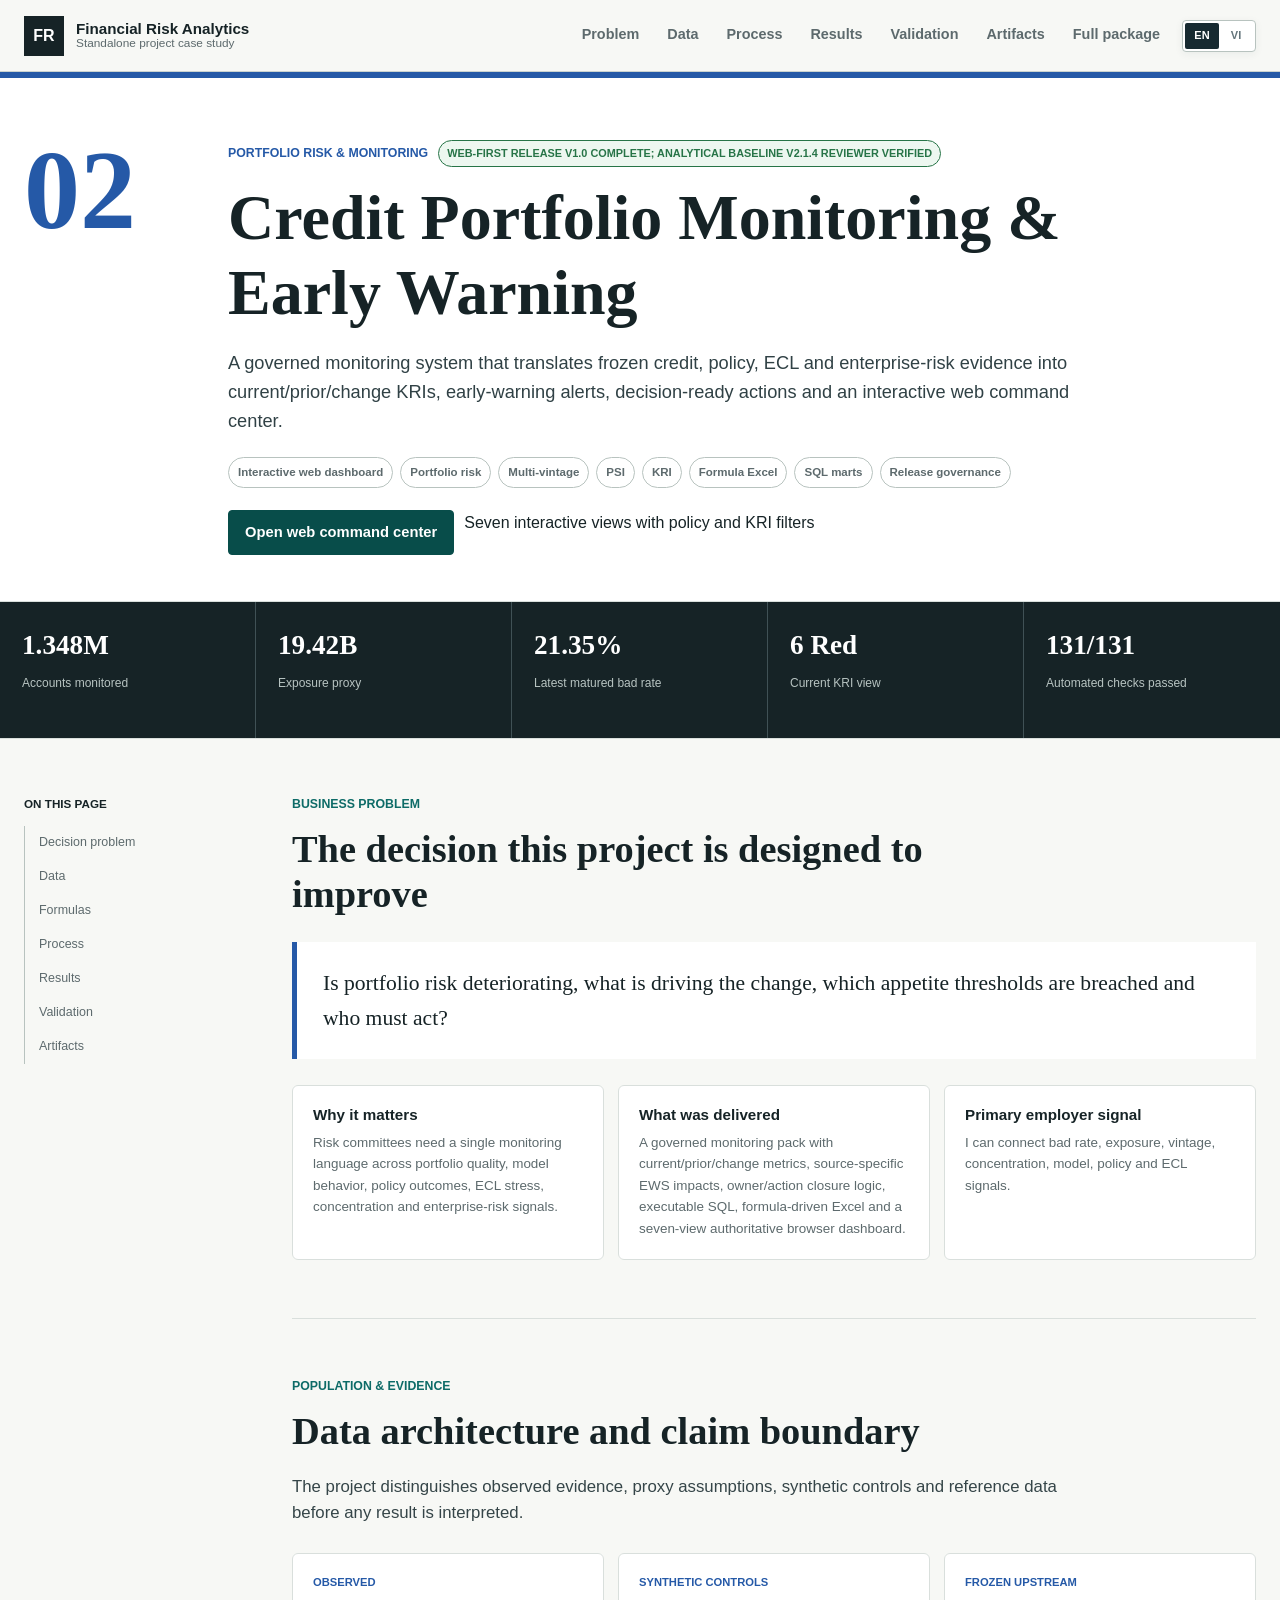
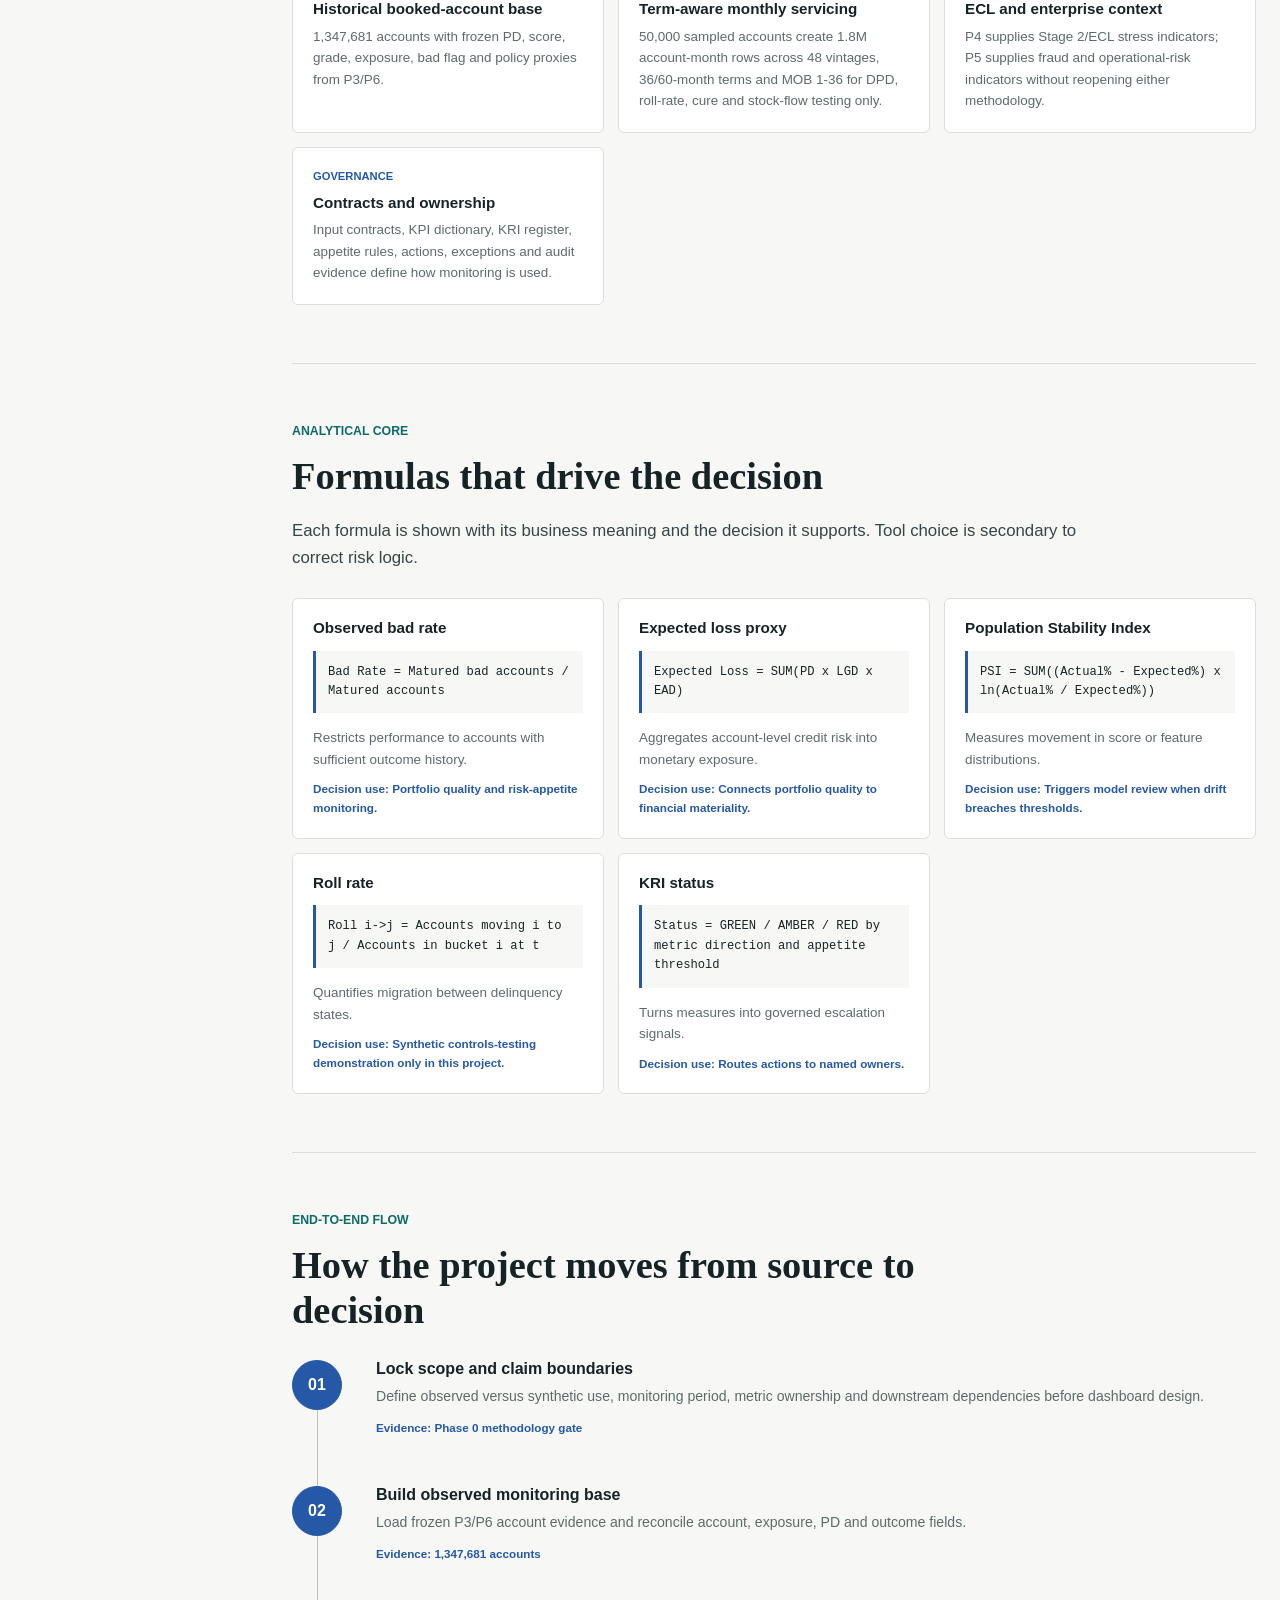
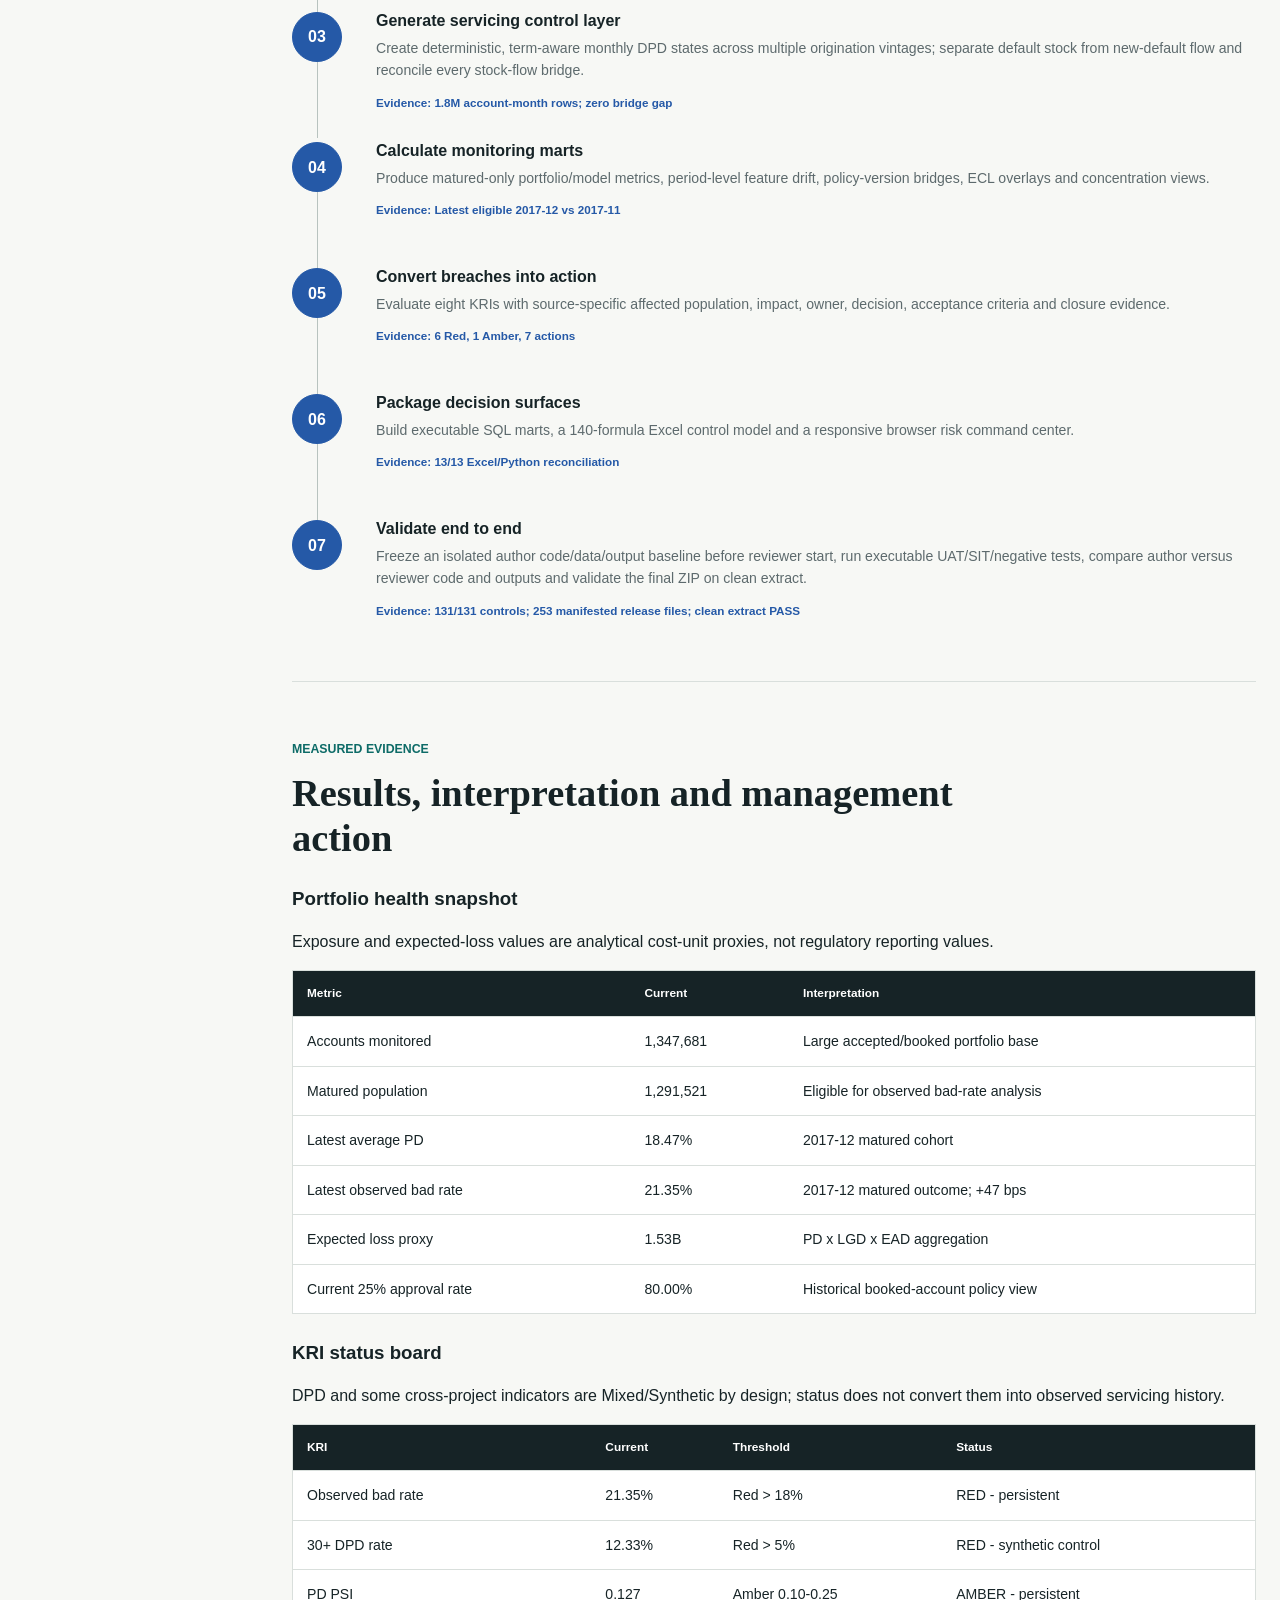
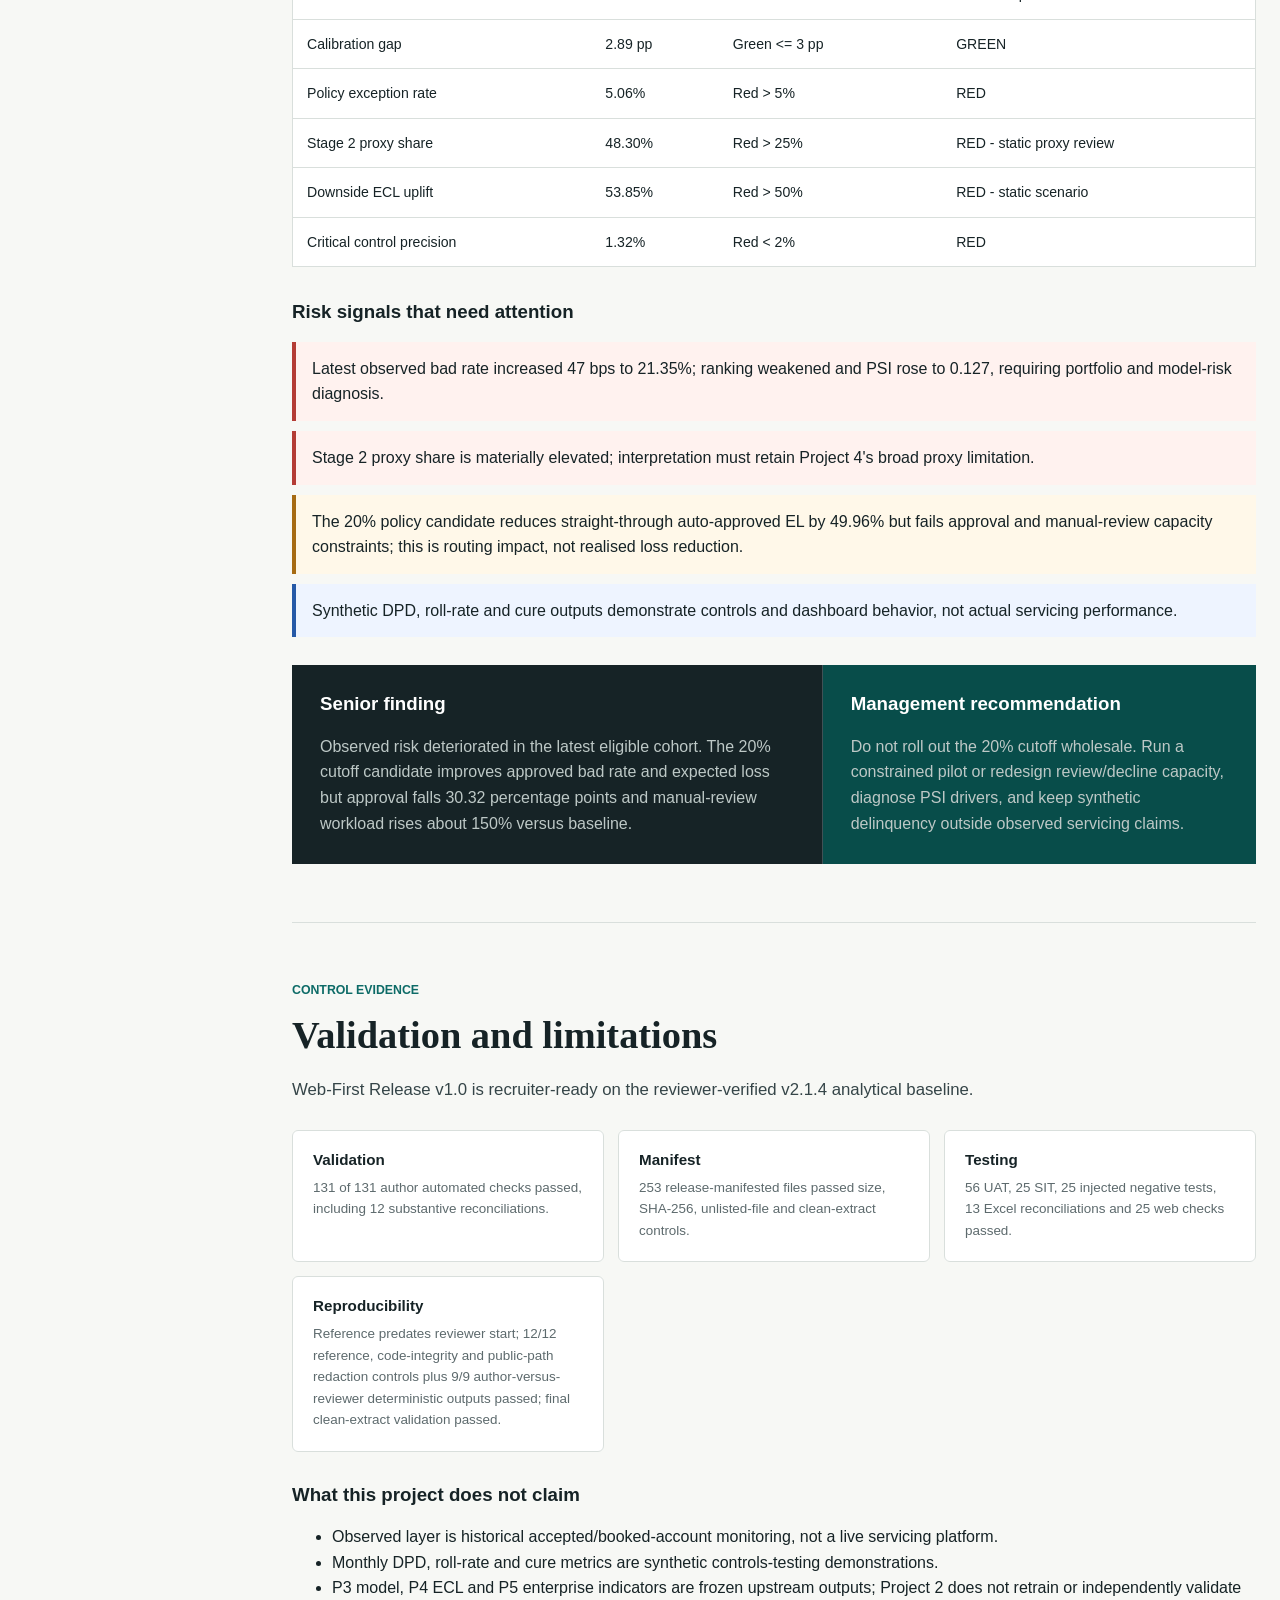
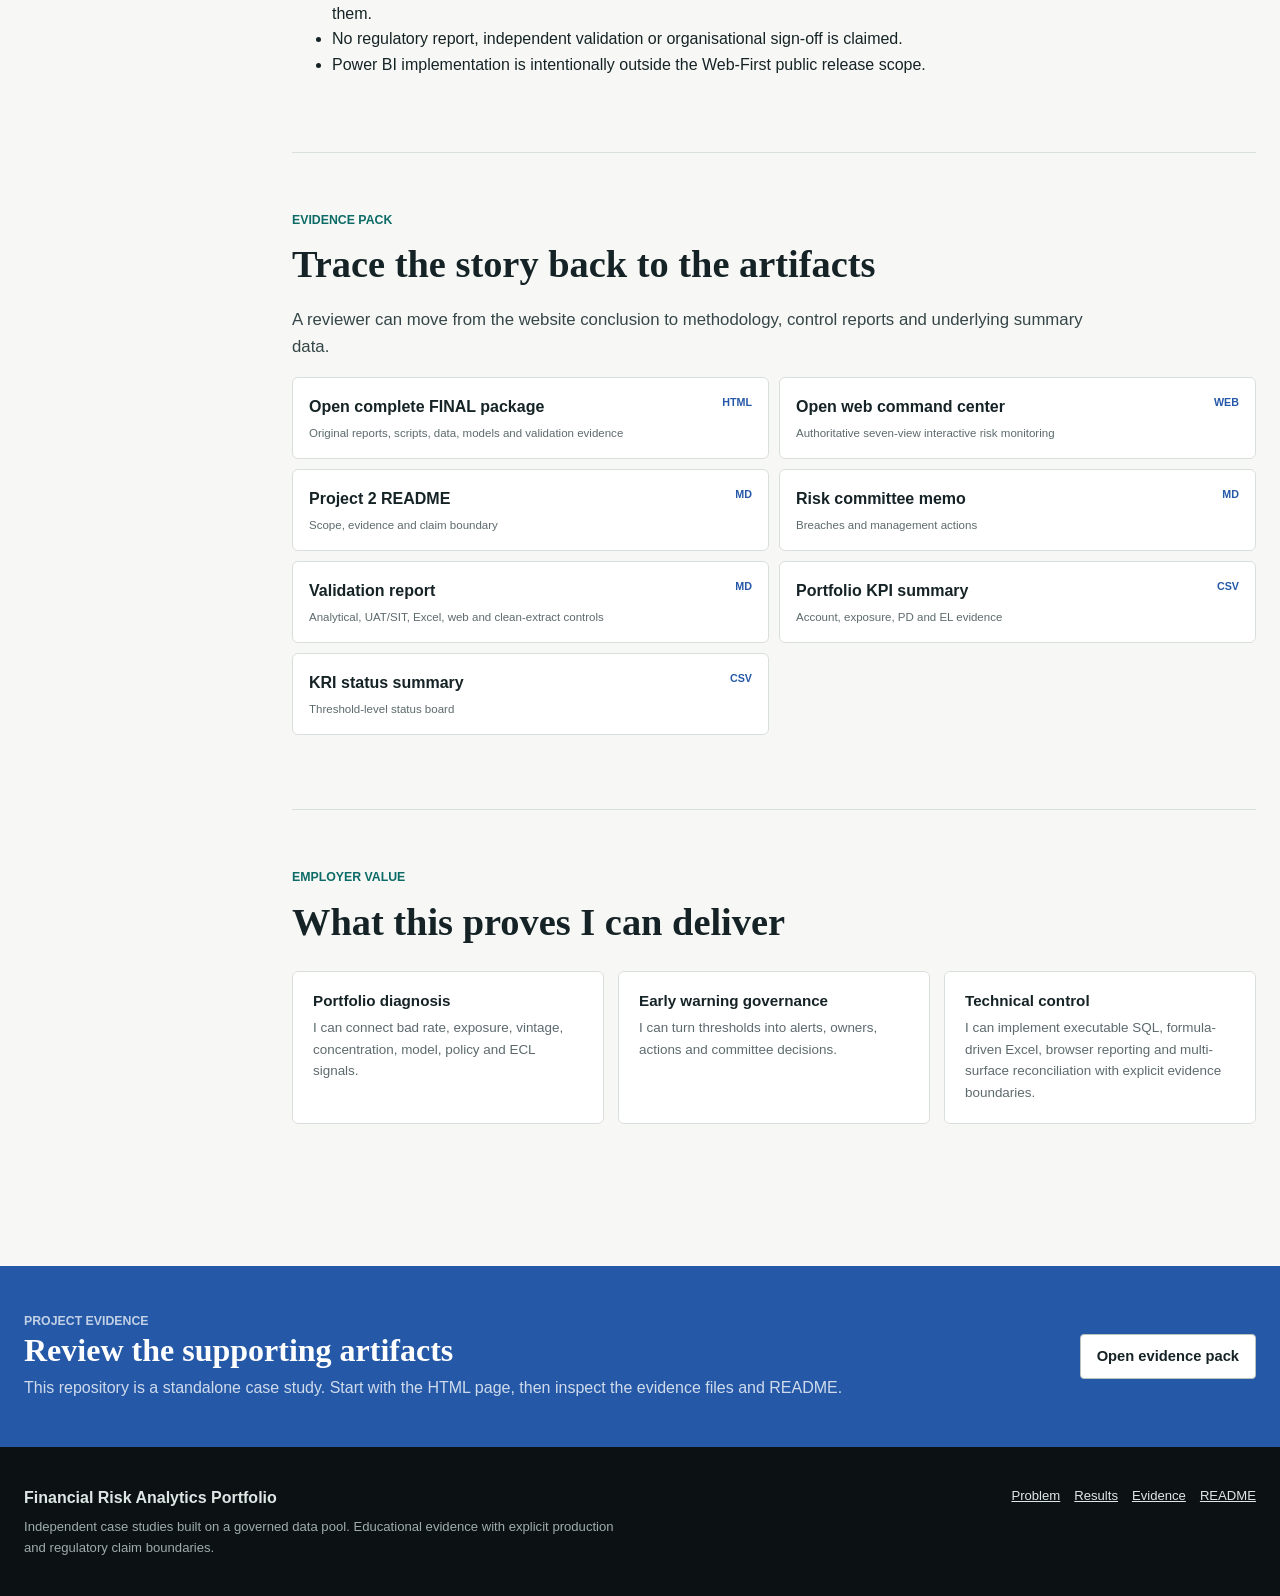
==== index.html @ 4a4eb813 "Publish complete Credit Portfolio Monitoring case study" ====
<!doctype html><html lang="en"><head><meta charset="utf-8"><meta name="viewport" content="width=device-width, initial-scale=1"><meta name="description" content="Project 2 Credit Portfolio Monitoring, early warning, KRI, model, policy and ECL monitoring."><title>Project 2 | Credit Portfolio Monitoring</title><link rel="stylesheet" href="assets/styles.css"><script src="assets/project-data.js" defer></script><script src="assets/project-page.js" defer></script><script src="assets/site.js" defer></script><script src="assets/translations-vi.js" defer></script><script src="assets/i18n.js" defer></script></head><body data-project-id="2"><div id="project-root"></div></body></html>
---- assets/styles.css ----
:root {
  --ink: #162326;
  --muted: #5d6a6d;
  --paper: #f7f8f5;
  --surface: #ffffff;
  --line: #d9dfdc;
  --line-strong: #b8c3bf;
  --teal: #0d6b67;
  --teal-dark: #084d4a;
  --blue: #2559a7;
  --red: #b43c35;
  --amber: #a66b13;
  --green: #277447;
  --violet: #6955a0;
  --black: #0c1213;
  --max: 1240px;
  --radius: 6px;
  --shadow: 0 18px 55px rgba(18, 35, 38, 0.1);
}

* {
  box-sizing: border-box;
}

html {
  scroll-behavior: smooth;
}

body {
  margin: 0;
  color: var(--ink);
  background: var(--paper);
  font-family: "Segoe UI", Arial, sans-serif;
  font-size: 16px;
  line-height: 1.6;
}

body.menu-open {
  overflow: hidden;
}

img {
  display: block;
  max-width: 100%;
}

a {
  color: inherit;
}

button,
input,
select {
  font: inherit;
}

h1,
h2,
h3,
h4,
p,
ul,
ol,
dl,
figure,
blockquote {
  margin-top: 0;
}

h1,
h2,
h3,
h4 {
  line-height: 1.16;
  letter-spacing: 0;
}

h1,
h2 {
  font-family: Georgia, "Times New Roman", serif;
  font-weight: 700;
}

h3,
h4 {
  font-weight: 700;
}

.skip-link {
  position: fixed;
  z-index: 1000;
  top: 10px;
  left: 10px;
  padding: 10px 14px;
  color: #fff;
  background: var(--black);
  transform: translateY(-150%);
}

.skip-link:focus {
  transform: translateY(0);
}

.scroll-progress {
  position: fixed;
  z-index: 900;
  inset: 0 auto auto 0;
  width: 0;
  height: 3px;
  background: var(--teal);
}

.site-header {
  position: sticky;
  z-index: 800;
  top: 0;
  display: flex;
  align-items: center;
  justify-content: space-between;
  min-height: 72px;
  padding: 10px max(24px, calc((100% - var(--max)) / 2));
  border-bottom: 1px solid rgba(184, 195, 191, 0.7);
  background: rgba(247, 248, 245, 0.94);
  backdrop-filter: blur(14px);
}

.brand {
  display: inline-flex;
  align-items: center;
  gap: 12px;
  color: var(--ink);
  text-decoration: none;
}

.brand-mark {
  display: grid;
  width: 40px;
  height: 40px;
  place-items: center;
  border: 1px solid var(--ink);
  color: var(--surface);
  background: var(--ink);
  font-weight: 800;
}

.brand-copy {
  display: grid;
  line-height: 1.15;
}

.brand-copy strong {
  font-size: 0.95rem;
}

.brand-copy small {
  color: var(--muted);
  font-size: 0.74rem;
}

.site-nav {
  display: flex;
  align-items: center;
  gap: 4px;
}

.site-nav a {
  padding: 9px 12px;
  border-bottom: 2px solid transparent;
  color: var(--muted);
  font-size: 0.9rem;
  font-weight: 650;
  text-decoration: none;
}

.site-nav a:hover,
.site-nav a:focus-visible,
.site-nav a[aria-current="page"] {
  border-bottom-color: var(--teal);
  color: var(--ink);
}

.menu-button {
  display: none;
  width: 42px;
  height: 42px;
  padding: 8px;
  border: 1px solid var(--line-strong);
  border-radius: 4px;
  background: var(--surface);
}

.menu-button span {
  display: block;
  width: 22px;
  height: 2px;
  margin: 4px auto;
  background: var(--ink);
}

.container {
  width: min(calc(100% - 48px), var(--max));
  margin-inline: auto;
}

.eyebrow {
  margin-bottom: 12px;
  color: var(--teal);
  font-size: 0.77rem;
  font-weight: 800;
  letter-spacing: 0;
  text-transform: uppercase;
}

.home-hero {
  position: relative;
  min-height: calc(88vh - 72px);
  padding: 76px 0 52px;
  overflow: hidden;
  border-bottom: 1px solid var(--line);
  background:
    linear-gradient(rgba(247, 248, 245, 0.96), rgba(247, 248, 245, 0.9)),
    url("images/p3-cutoff-tradeoff.png") center / cover no-repeat;
}

.home-hero::after {
  position: absolute;
  right: 0;
  bottom: 0;
  width: 34%;
  height: 5px;
  background: var(--red);
  content: "";
}

.hero-content {
  position: relative;
  z-index: 1;
  max-width: 930px;
}

.hero-title {
  max-width: 900px;
  margin-bottom: 24px;
  font-size: clamp(3rem, 6vw, 5.8rem);
}

.hero-lede {
  max-width: 780px;
  margin-bottom: 30px;
  color: #354548;
  font-size: 1.18rem;
}

.hero-actions,
.section-actions {
  display: flex;
  flex-wrap: wrap;
  gap: 10px;
}

.button {
  display: inline-flex;
  align-items: center;
  min-height: 44px;
  padding: 10px 16px;
  border: 1px solid var(--line-strong);
  border-radius: 4px;
  color: var(--ink);
  background: var(--surface);
  font-size: 0.92rem;
  font-weight: 750;
  text-decoration: none;
}

.button:hover,
.button:focus-visible {
  border-color: var(--teal);
  color: var(--teal-dark);
}

.button.primary {
  border-color: var(--teal-dark);
  color: #fff;
  background: var(--teal-dark);
}

.button.primary:hover,
.button.primary:focus-visible {
  background: var(--teal);
}

.hero-proof {
  display: grid;
  grid-template-columns: repeat(4, minmax(0, 1fr));
  max-width: 980px;
  margin-top: 60px;
  border-top: 1px solid var(--line-strong);
  border-bottom: 1px solid var(--line-strong);
}

.hero-proof div {
  padding: 20px 18px 18px 0;
}

.hero-proof div + div {
  padding-left: 18px;
  border-left: 1px solid var(--line-strong);
}

.hero-proof strong {
  display: block;
  margin-bottom: 4px;
  font-family: Georgia, "Times New Roman", serif;
  font-size: 1.75rem;
}

.hero-proof span {
  color: var(--muted);
  font-size: 0.8rem;
}

.band {
  padding: 76px 0;
  border-bottom: 1px solid var(--line);
}

.band.surface {
  background: var(--surface);
}

.band.dark {
  color: #f4f7f5;
  background: var(--ink);
}

.band.dark .eyebrow {
  color: #79c5bf;
}

.band.dark .section-intro,
.band.dark .muted {
  color: #b9c6c5;
}

.section-head {
  display: flex;
  align-items: end;
  justify-content: space-between;
  gap: 32px;
  margin-bottom: 34px;
}

.section-head h2 {
  max-width: 720px;
  margin-bottom: 0;
  font-size: clamp(2rem, 4vw, 3.4rem);
}

.section-intro {
  max-width: 610px;
  margin-bottom: 0;
  color: var(--muted);
}

.architecture-grid {
  display: grid;
  grid-template-columns: 0.82fr 1.18fr;
  gap: 46px;
  align-items: start;
}

.data-pool {
  position: sticky;
  top: 104px;
  padding: 26px;
  border: 1px solid var(--line-strong);
  border-top: 5px solid var(--teal);
  background: var(--surface);
}

.data-pool h3 {
  margin-bottom: 10px;
  font-size: 1.5rem;
}

.data-pool-metrics {
  display: grid;
  grid-template-columns: repeat(2, minmax(0, 1fr));
  gap: 1px;
  margin: 24px 0 0;
  background: var(--line);
}

.data-pool-metrics div {
  padding: 14px;
  background: var(--paper);
}

.data-pool-metrics strong,
.data-pool-metrics span {
  display: block;
}

.data-pool-metrics span {
  color: var(--muted);
  font-size: 0.75rem;
}

.independent-projects {
  display: grid;
  gap: 12px;
}

.architecture-item {
  display: grid;
  grid-template-columns: 54px 1fr auto;
  gap: 18px;
  align-items: center;
  min-height: 94px;
  padding: 18px 20px;
  border: 1px solid var(--line);
  background: var(--surface);
}

.architecture-item .num {
  display: grid;
  width: 48px;
  height: 48px;
  place-items: center;
  color: #fff;
  background: var(--ink);
  font-family: Georgia, "Times New Roman", serif;
  font-size: 1.2rem;
}

.architecture-item h3 {
  margin-bottom: 4px;
  font-size: 1.05rem;
}

.architecture-item p {
  margin-bottom: 0;
  color: var(--muted);
  font-size: 0.86rem;
}

.architecture-item a {
  color: var(--teal-dark);
  font-size: 0.85rem;
  font-weight: 750;
  text-decoration: none;
}

.status {
  display: inline-flex;
  align-items: center;
  min-height: 26px;
  padding: 4px 8px;
  border: 1px solid currentColor;
  border-radius: 999px;
  font-size: 0.68rem;
  font-weight: 800;
  text-transform: uppercase;
}

.status.complete,
.status.pass {
  color: var(--green);
  background: #edf7f0;
}

.status.pending,
.status.amber {
  color: var(--amber);
  background: #fff7e8;
}

.status.red {
  color: var(--red);
  background: #fff0ee;
}

.status.info {
  color: var(--blue);
  background: #edf3ff;
}

.filter-row {
  display: flex;
  flex-wrap: wrap;
  gap: 8px;
  margin-bottom: 24px;
}

.filter-button {
  min-height: 38px;
  padding: 7px 12px;
  border: 1px solid var(--line-strong);
  border-radius: 4px;
  color: var(--muted);
  background: var(--surface);
  cursor: pointer;
}

.filter-button:hover,
.filter-button:focus-visible,
.filter-button.active {
  border-color: var(--ink);
  color: #fff;
  background: var(--ink);
}

.project-grid {
  display: grid;
  grid-template-columns: repeat(2, minmax(0, 1fr));
  gap: 16px;
}

.project-card {
  position: relative;
  display: grid;
  grid-template-rows: auto auto 1fr auto;
  min-height: 400px;
  padding: 26px;
  overflow: hidden;
  border: 1px solid var(--line);
  border-radius: var(--radius);
  background: var(--surface);
}

.project-card::before {
  position: absolute;
  inset: 0 auto auto 0;
  width: 100%;
  height: 4px;
  background: var(--accent, var(--teal));
  content: "";
}

.project-card[hidden] {
  display: none;
}

.project-card-head {
  display: flex;
  align-items: center;
  justify-content: space-between;
  gap: 14px;
  margin-bottom: 36px;
}

.project-index {
  color: var(--muted);
  font-family: Georgia, "Times New Roman", serif;
  font-size: 1.8rem;
}

.project-card h3 {
  max-width: 520px;
  margin-bottom: 12px;
  font-family: Georgia, "Times New Roman", serif;
  font-size: 1.65rem;
}

.project-card > p {
  color: var(--muted);
}

.card-evidence {
  display: grid;
  grid-template-columns: repeat(3, minmax(0, 1fr));
  gap: 8px;
  margin: 20px 0 24px;
}

.card-evidence div {
  padding-top: 12px;
  border-top: 1px solid var(--line);
}

.card-evidence strong,
.card-evidence span {
  display: block;
}

.card-evidence strong {
  font-size: 1.05rem;
}

.card-evidence span {
  color: var(--muted);
  font-size: 0.7rem;
}

.text-link {
  align-self: end;
  width: fit-content;
  color: var(--teal-dark);
  font-weight: 800;
  text-decoration: none;
}

.text-link:hover,
.text-link:focus-visible {
  text-decoration: underline;
}

.capability-table-wrap,
.result-table-wrap {
  overflow-x: auto;
  border: 1px solid var(--line);
  background: var(--surface);
}

.capability-table,
.result-table {
  width: 100%;
  border-collapse: collapse;
  font-size: 0.88rem;
}

.capability-table th,
.capability-table td,
.result-table th,
.result-table td {
  padding: 13px 14px;
  border-bottom: 1px solid var(--line);
  text-align: left;
  vertical-align: top;
}

.capability-table th,
.result-table th {
  color: #fff;
  background: var(--ink);
  font-size: 0.74rem;
}

.capability-table tbody tr:last-child td,
.result-table tbody tr:last-child td {
  border-bottom: 0;
}

.capability-table tbody tr:hover,
.result-table tbody tr:hover {
  background: #f2f6f4;
}

.evidence-ledger {
  display: grid;
  grid-template-columns: repeat(4, minmax(0, 1fr));
  gap: 1px;
  background: #405155;
}

.evidence-ledger article {
  min-height: 184px;
  padding: 24px;
  background: var(--ink);
}

.evidence-ledger strong {
  display: block;
  margin-bottom: 8px;
  color: #fff;
  font-family: Georgia, "Times New Roman", serif;
  font-size: 2rem;
}

.evidence-ledger span {
  display: block;
  color: #aebcba;
  font-size: 0.78rem;
}

.boundary-grid {
  display: grid;
  grid-template-columns: repeat(3, minmax(0, 1fr));
  gap: 18px;
}

.boundary-grid article {
  padding: 22px 0;
  border-top: 3px solid var(--line-strong);
}

.boundary-grid h3 {
  margin-bottom: 8px;
  font-size: 1rem;
}

.boundary-grid p {
  margin-bottom: 0;
  color: var(--muted);
  font-size: 0.88rem;
}

.site-footer {
  padding: 38px 0;
  color: #dfe7e5;
  background: var(--black);
}

.footer-inner {
  display: flex;
  align-items: start;
  justify-content: space-between;
  gap: 24px;
}

.footer-inner p {
  max-width: 600px;
  margin: 6px 0 0;
  color: #9fadaa;
  font-size: 0.82rem;
}

.footer-links {
  display: flex;
  flex-wrap: wrap;
  gap: 14px;
}

.footer-links a {
  color: #dfe7e5;
  font-size: 0.82rem;
}

/* Project pages */
.project-hero {
  --project-accent: var(--teal);
  position: relative;
  padding: 68px 0 46px;
  overflow: hidden;
  border-bottom: 1px solid var(--line);
  background: var(--surface);
}

.project-hero::before {
  position: absolute;
  inset: 0 0 auto 0;
  height: 6px;
  background: var(--project-accent);
  content: "";
}

.project-hero-grid {
  display: grid;
  grid-template-columns: 170px minmax(0, 1fr);
  gap: 34px;
}

.hero-number {
  color: var(--project-accent);
  font-family: Georgia, "Times New Roman", serif;
  font-size: 7rem;
  font-weight: 700;
  line-height: 0.9;
}

.project-kicker {
  display: flex;
  flex-wrap: wrap;
  align-items: center;
  gap: 10px;
  margin-bottom: 14px;
}

.project-kicker .eyebrow {
  margin: 0;
  color: var(--project-accent);
}

.project-hero h1 {
  max-width: 980px;
  margin-bottom: 18px;
  font-size: clamp(2.6rem, 5vw, 5rem);
}

.project-thesis {
  max-width: 900px;
  margin-bottom: 18px;
  color: #304145;
  font-size: 1.14rem;
}

.vn-summary {
  max-width: 900px;
  margin: 28px 0 0;
  padding: 18px 20px;
  border-left: 4px solid var(--project-accent);
  background: var(--paper);
}

.vn-summary strong {
  display: block;
  margin-bottom: 4px;
  font-size: 0.78rem;
  text-transform: uppercase;
}

.vn-summary p {
  margin: 0;
  color: var(--muted);
}

.tag-list {
  display: flex;
  flex-wrap: wrap;
  gap: 7px;
  margin-top: 22px;
}

.tag {
  padding: 5px 9px;
  border: 1px solid var(--line-strong);
  border-radius: 999px;
  color: var(--muted);
  background: #fff;
  font-size: 0.72rem;
  font-weight: 700;
}

.metric-rail {
  display: grid;
  grid-template-columns: repeat(5, minmax(0, 1fr));
  border-bottom: 1px solid var(--line);
  background: var(--ink);
}

.metric-rail article {
  min-height: 136px;
  padding: 22px;
  border-right: 1px solid #405155;
}

.metric-rail article:last-child {
  border-right: 0;
}

.metric-rail strong {
  display: block;
  margin-bottom: 6px;
  color: #fff;
  font-family: Georgia, "Times New Roman", serif;
  font-size: 1.7rem;
}

.metric-rail span {
  display: block;
  color: #b7c3c1;
  font-size: 0.75rem;
}

.project-shell {
  display: grid;
  grid-template-columns: 220px minmax(0, 1fr);
  gap: 48px;
  width: min(calc(100% - 48px), var(--max));
  margin: 0 auto;
  padding: 56px 0 84px;
}

.project-toc {
  position: sticky;
  top: 96px;
  align-self: start;
}

.project-toc strong {
  display: block;
  margin-bottom: 12px;
  font-size: 0.73rem;
  text-transform: uppercase;
}

.project-toc nav {
  display: grid;
  border-left: 1px solid var(--line-strong);
}

.project-toc a {
  padding: 7px 0 7px 14px;
  color: var(--muted);
  font-size: 0.78rem;
  text-decoration: none;
}

.project-toc a:hover,
.project-toc a:focus-visible {
  color: var(--teal-dark);
}

.project-main {
  min-width: 0;
}

.project-section {
  padding: 0 0 58px;
  scroll-margin-top: 96px;
}

.project-section + .project-section {
  padding-top: 58px;
  border-top: 1px solid var(--line);
}

.project-section h2 {
  max-width: 760px;
  margin-bottom: 20px;
  font-size: clamp(1.8rem, 3vw, 2.7rem);
}

.project-section .lead {
  max-width: 810px;
  color: #354548;
  font-size: 1.05rem;
}

.decision-question {
  margin: 26px 0;
  padding: 24px 26px;
  border-left: 5px solid var(--project-accent, var(--teal));
  background: var(--surface);
  font-family: Georgia, "Times New Roman", serif;
  font-size: 1.35rem;
}

.three-up,
.data-layer-grid,
.formula-grid,
.validation-grid,
.employer-grid {
  display: grid;
  grid-template-columns: repeat(3, minmax(0, 1fr));
  gap: 14px;
  margin-top: 26px;
}

.info-block,
.data-layer,
.formula-card,
.validation-card,
.employer-card {
  padding: 20px;
  border: 1px solid var(--line);
  border-radius: var(--radius);
  background: var(--surface);
}

.info-block h3,
.data-layer h3,
.formula-card h3,
.validation-card h3,
.employer-card h3 {
  margin-bottom: 8px;
  font-size: 0.95rem;
}

.info-block p,
.data-layer p,
.formula-card p,
.validation-card p,
.employer-card p {
  margin-bottom: 0;
  color: var(--muted);
  font-size: 0.84rem;
}

.data-layer .layer-meta {
  display: block;
  margin-bottom: 8px;
  color: var(--project-accent, var(--teal));
  font-size: 0.7rem;
  font-weight: 800;
  text-transform: uppercase;
}

.formula-card code {
  display: block;
  margin: 14px 0;
  padding: 12px;
  overflow-wrap: anywhere;
  border-left: 3px solid var(--project-accent, var(--teal));
  color: var(--ink);
  background: var(--paper);
  font-family: Consolas, "Courier New", monospace;
  font-size: 0.76rem;
  white-space: normal;
}

.formula-use {
  display: block;
  margin-top: 10px;
  color: var(--project-accent, var(--teal));
  font-size: 0.73rem;
  font-weight: 750;
}

.process-list {
  position: relative;
  display: grid;
  gap: 0;
  margin-top: 28px;
}

.process-step {
  display: grid;
  grid-template-columns: 64px minmax(0, 1fr);
  gap: 20px;
  min-height: 126px;
  padding-bottom: 28px;
}

.process-step:last-child {
  min-height: 0;
  padding-bottom: 0;
}

.step-number {
  position: relative;
  z-index: 1;
  display: grid;
  width: 50px;
  height: 50px;
  place-items: center;
  border: 1px solid var(--project-accent, var(--teal));
  border-radius: 50%;
  color: #fff;
  background: var(--project-accent, var(--teal));
  font-weight: 800;
}

.process-step:not(:last-child) .step-number::after {
  position: absolute;
  z-index: -1;
  top: 49px;
  left: 24px;
  width: 1px;
  height: 76px;
  background: var(--line-strong);
  content: "";
}

.process-copy h3 {
  margin-bottom: 6px;
  font-size: 1rem;
}

.process-copy p {
  margin-bottom: 7px;
  color: var(--muted);
  font-size: 0.88rem;
}

.process-copy small {
  color: var(--project-accent, var(--teal));
  font-size: 0.73rem;
  font-weight: 750;
}

.decision-panel {
  display: grid;
  grid-template-columns: 1.1fr 0.9fr;
  gap: 1px;
  margin-top: 28px;
  color: #f2f5f4;
  background: #405155;
}

.decision-panel > div {
  padding: 28px;
  background: var(--ink);
}

.decision-panel h3 {
  color: #fff;
}

.decision-panel p {
  margin-bottom: 0;
  color: #bdc8c6;
}

.decision-panel .recommendation {
  background: var(--teal-dark);
}

.chart-grid {
  display: grid;
  grid-template-columns: repeat(2, minmax(0, 1fr));
  gap: 16px;
  margin-top: 24px;
}

.chart-card {
  margin: 0;
  overflow: hidden;
  border: 1px solid var(--line);
  border-radius: var(--radius);
  background: var(--surface);
}

.chart-button {
  width: 100%;
  padding: 0;
  border: 0;
  background: transparent;
  cursor: zoom-in;
}

.chart-card img {
  width: 100%;
  aspect-ratio: 16 / 10;
  object-fit: contain;
  background: #fff;
}

.chart-card figcaption {
  padding: 13px 15px;
  border-top: 1px solid var(--line);
  color: var(--muted);
  font-size: 0.78rem;
}

.alert-list,
.artifact-list {
  display: grid;
  gap: 10px;
  padding: 0;
  list-style: none;
}

.alert-list li {
  padding: 14px 16px;
  border-left: 4px solid var(--red);
  background: #fff2ef;
}

.alert-list li.amber {
  border-left-color: var(--amber);
  background: #fff8e9;
}

.alert-list li.info {
  border-left-color: var(--blue);
  background: #eef4ff;
}

.artifact-list {
  grid-template-columns: repeat(2, minmax(0, 1fr));
}

.artifact-list a {
  display: grid;
  grid-template-columns: 1fr auto;
  gap: 12px;
  min-height: 76px;
  padding: 16px;
  border: 1px solid var(--line);
  border-radius: var(--radius);
  color: var(--ink);
  background: var(--surface);
  text-decoration: none;
}

.artifact-list a:hover,
.artifact-list a:focus-visible {
  border-color: var(--project-accent, var(--teal));
}

.artifact-list strong,
.artifact-list small {
  display: block;
}

.artifact-list small {
  margin-top: 4px;
  color: var(--muted);
  font-size: 0.72rem;
}

.artifact-type {
  color: var(--project-accent, var(--teal));
  font-size: 0.67rem;
  font-weight: 800;
  text-transform: uppercase;
}

.project-next {
  padding: 46px 0;
  color: #fff;
  background: var(--project-accent, var(--teal-dark));
}

.project-next-inner {
  display: flex;
  align-items: center;
  justify-content: space-between;
  gap: 26px;
}

.project-next h2 {
  margin-bottom: 6px;
  font-size: 2rem;
}

.project-next p {
  margin-bottom: 0;
  color: rgba(255, 255, 255, 0.78);
}

.project-next .button {
  flex: 0 0 auto;
}

.image-dialog {
  width: min(94vw, 1240px);
  max-height: 94vh;
  padding: 0;
  border: 0;
  background: #fff;
  box-shadow: var(--shadow);
}

.image-dialog::backdrop {
  background: rgba(5, 12, 13, 0.78);
}

.image-dialog img {
  width: 100%;
  max-height: 86vh;
  object-fit: contain;
}

.dialog-close {
  position: absolute;
  top: 10px;
  right: 10px;
  width: 42px;
  height: 42px;
  border: 1px solid #fff;
  border-radius: 4px;
  color: #fff;
  background: var(--black);
  cursor: pointer;
}

.reveal {
  opacity: 0;
  transform: translateY(12px);
  transition: opacity 420ms ease, transform 420ms ease;
}

.reveal.visible {
  opacity: 1;
  transform: translateY(0);
}

@media (max-width: 1000px) {
  .site-nav {
    position: fixed;
    inset: 72px 0 auto 0;
    display: none;
    padding: 12px 24px 24px;
    border-bottom: 1px solid var(--line);
    background: var(--paper);
  }

  .site-nav.open {
    display: grid;
  }

  .menu-button {
    display: block;
  }

  .architecture-grid,
  .project-shell {
    grid-template-columns: 1fr;
  }

  .data-pool,
  .project-toc {
    position: static;
  }

  .project-toc nav {
    grid-template-columns: repeat(4, minmax(0, 1fr));
    border: 1px solid var(--line);
  }

  .project-toc a {
    padding: 9px;
    border-right: 1px solid var(--line);
    text-align: center;
  }

  .metric-rail {
    grid-template-columns: repeat(3, minmax(0, 1fr));
  }

  .metric-rail article:nth-child(3) {
    border-right: 0;
  }

  .metric-rail article:nth-child(n + 4) {
    border-top: 1px solid #405155;
  }

  .evidence-ledger {
    grid-template-columns: repeat(2, minmax(0, 1fr));
  }
}

@media (max-width: 760px) {
  .container,
  .project-shell {
    width: min(calc(100% - 32px), var(--max));
  }

  .brand-copy small {
    display: none;
  }

  .home-hero {
    min-height: auto;
    padding: 52px 0 38px;
  }

  .hero-title {
    font-size: 3rem;
  }

  .hero-proof,
  .project-grid,
  .boundary-grid,
  .three-up,
  .data-layer-grid,
  .formula-grid,
  .validation-grid,
  .employer-grid,
  .chart-grid,
  .artifact-list,
  .decision-panel {
    grid-template-columns: 1fr;
  }

  .hero-proof div + div {
    padding-left: 0;
    border-top: 1px solid var(--line-strong);
    border-left: 0;
  }

  .section-head,
  .footer-inner,
  .project-next-inner {
    align-items: start;
    flex-direction: column;
  }

  .project-card {
    min-height: 0;
  }

  .architecture-item {
    grid-template-columns: 48px 1fr;
  }

  .architecture-item a {
    grid-column: 2;
  }

  .project-hero-grid {
    grid-template-columns: 1fr;
    gap: 18px;
  }

  .hero-number {
    font-size: 4.4rem;
  }

  .metric-rail {
    grid-template-columns: repeat(2, minmax(0, 1fr));
  }

  .metric-rail article,
  .metric-rail article:nth-child(3) {
    border-top: 1px solid #405155;
    border-right: 1px solid #405155;
  }

  .metric-rail article:nth-child(even) {
    border-right: 0;
  }

  .project-toc nav {
    grid-template-columns: repeat(2, minmax(0, 1fr));
  }

  .project-section {
    padding-bottom: 42px;
  }

  .project-section + .project-section {
    padding-top: 42px;
  }

  .evidence-ledger {
    grid-template-columns: 1fr;
  }
}

@media (max-width: 440px) {
  .hero-title,
  .project-hero h1 {
    font-size: 2.55rem;
  }

  .card-evidence,
  .data-pool-metrics,
  .metric-rail {
    grid-template-columns: 1fr;
  }

  .metric-rail article {
    border-right: 0;
  }
}

@media (prefers-reduced-motion: reduce) {
  html {
    scroll-behavior: auto;
  }

  .reveal {
    opacity: 1;
    transform: none;
    transition: none;
  }
}

@media print {
  .site-header,
  .scroll-progress,
  .project-toc,
  .project-next,
  .menu-button,
  .image-dialog {
    display: none !important;
  }

  body {
    background: #fff;
  }

  .project-shell {
    display: block;
    width: 100%;
    padding: 24px;
  }

  .project-section {
    break-inside: avoid;
  }
}
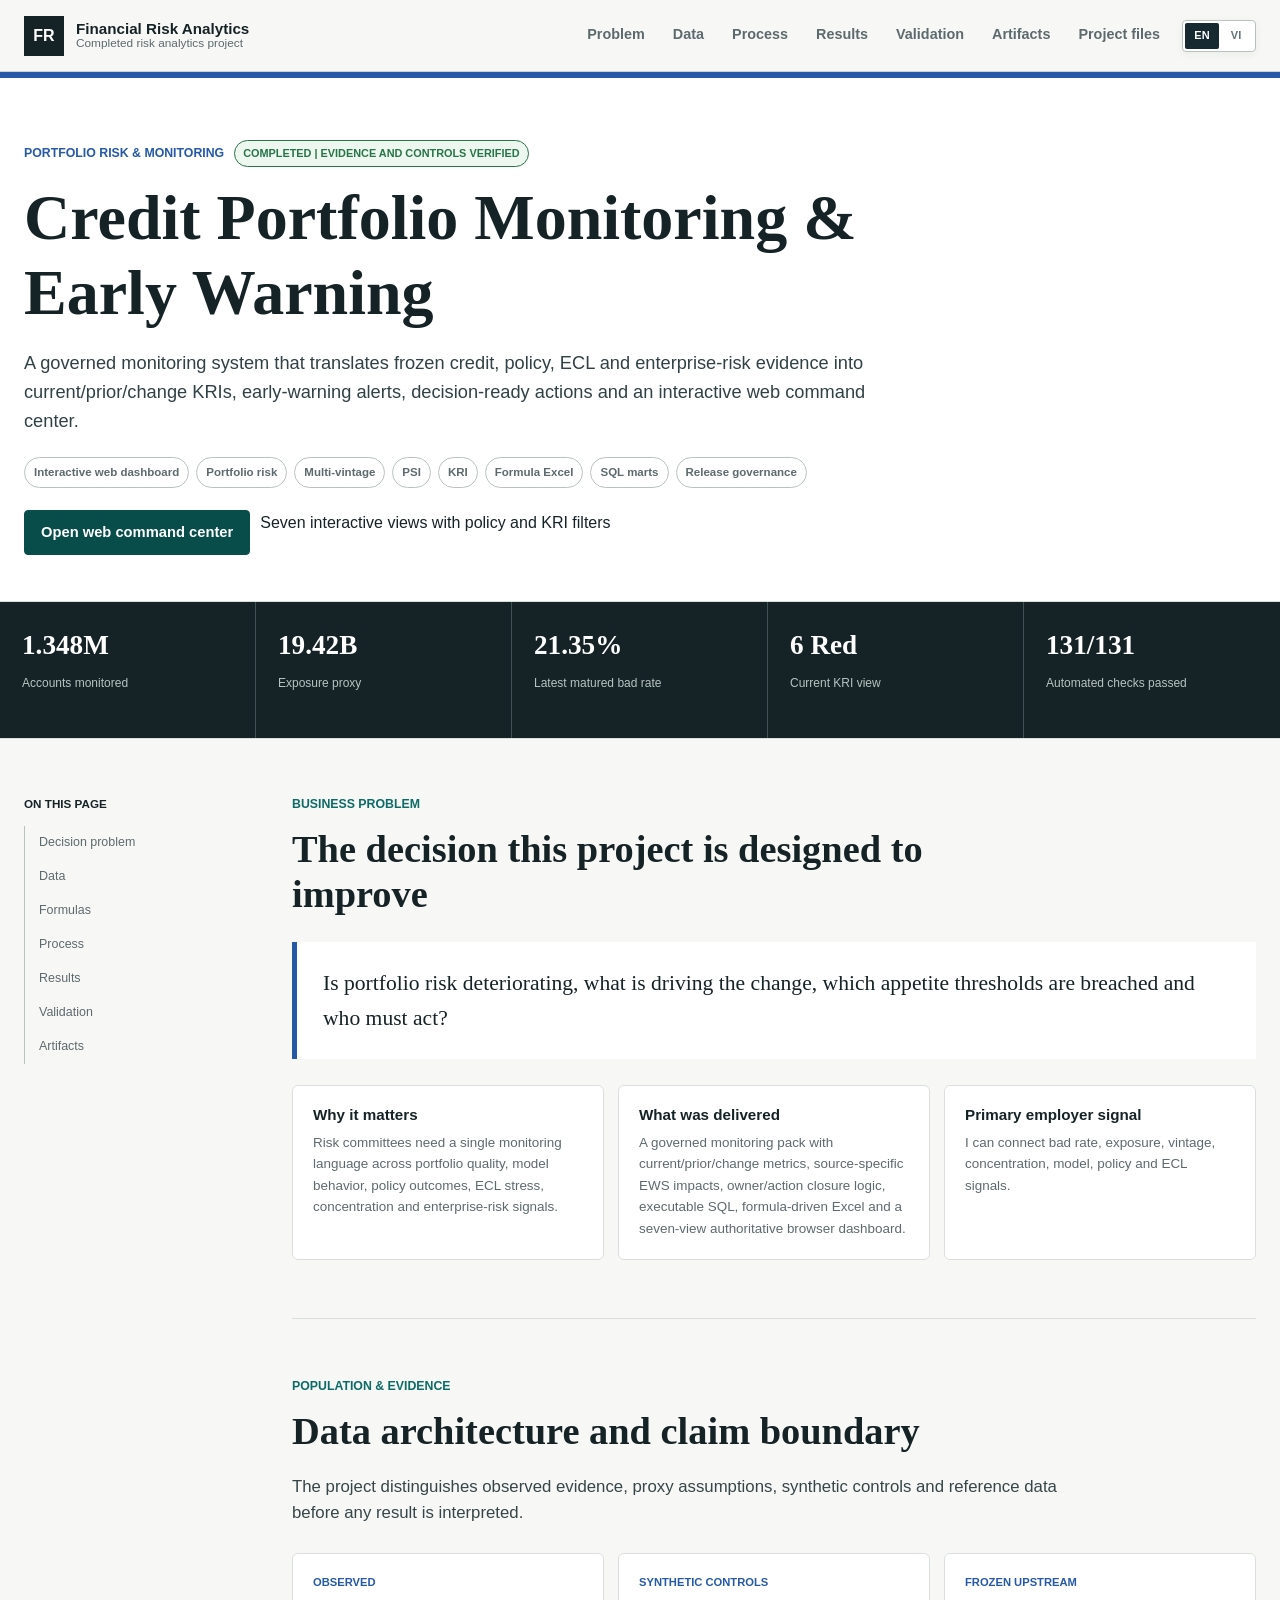
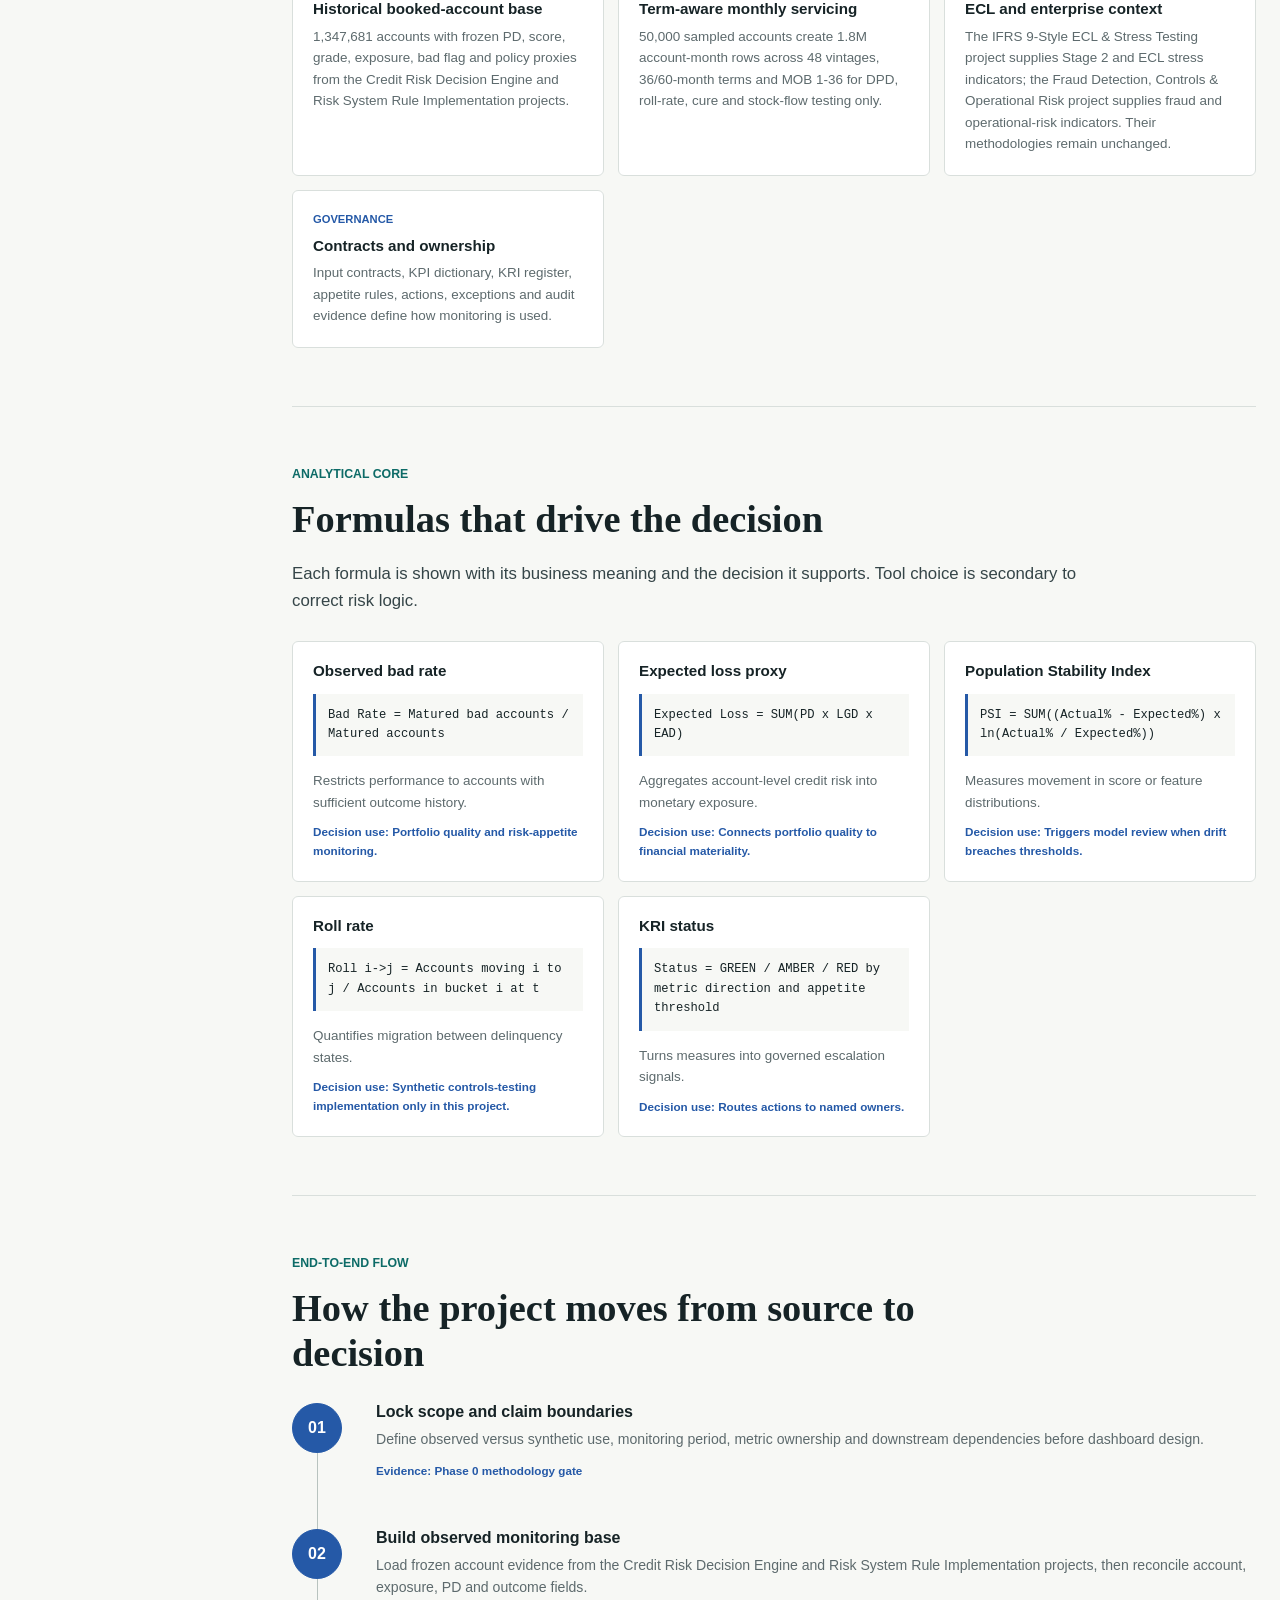
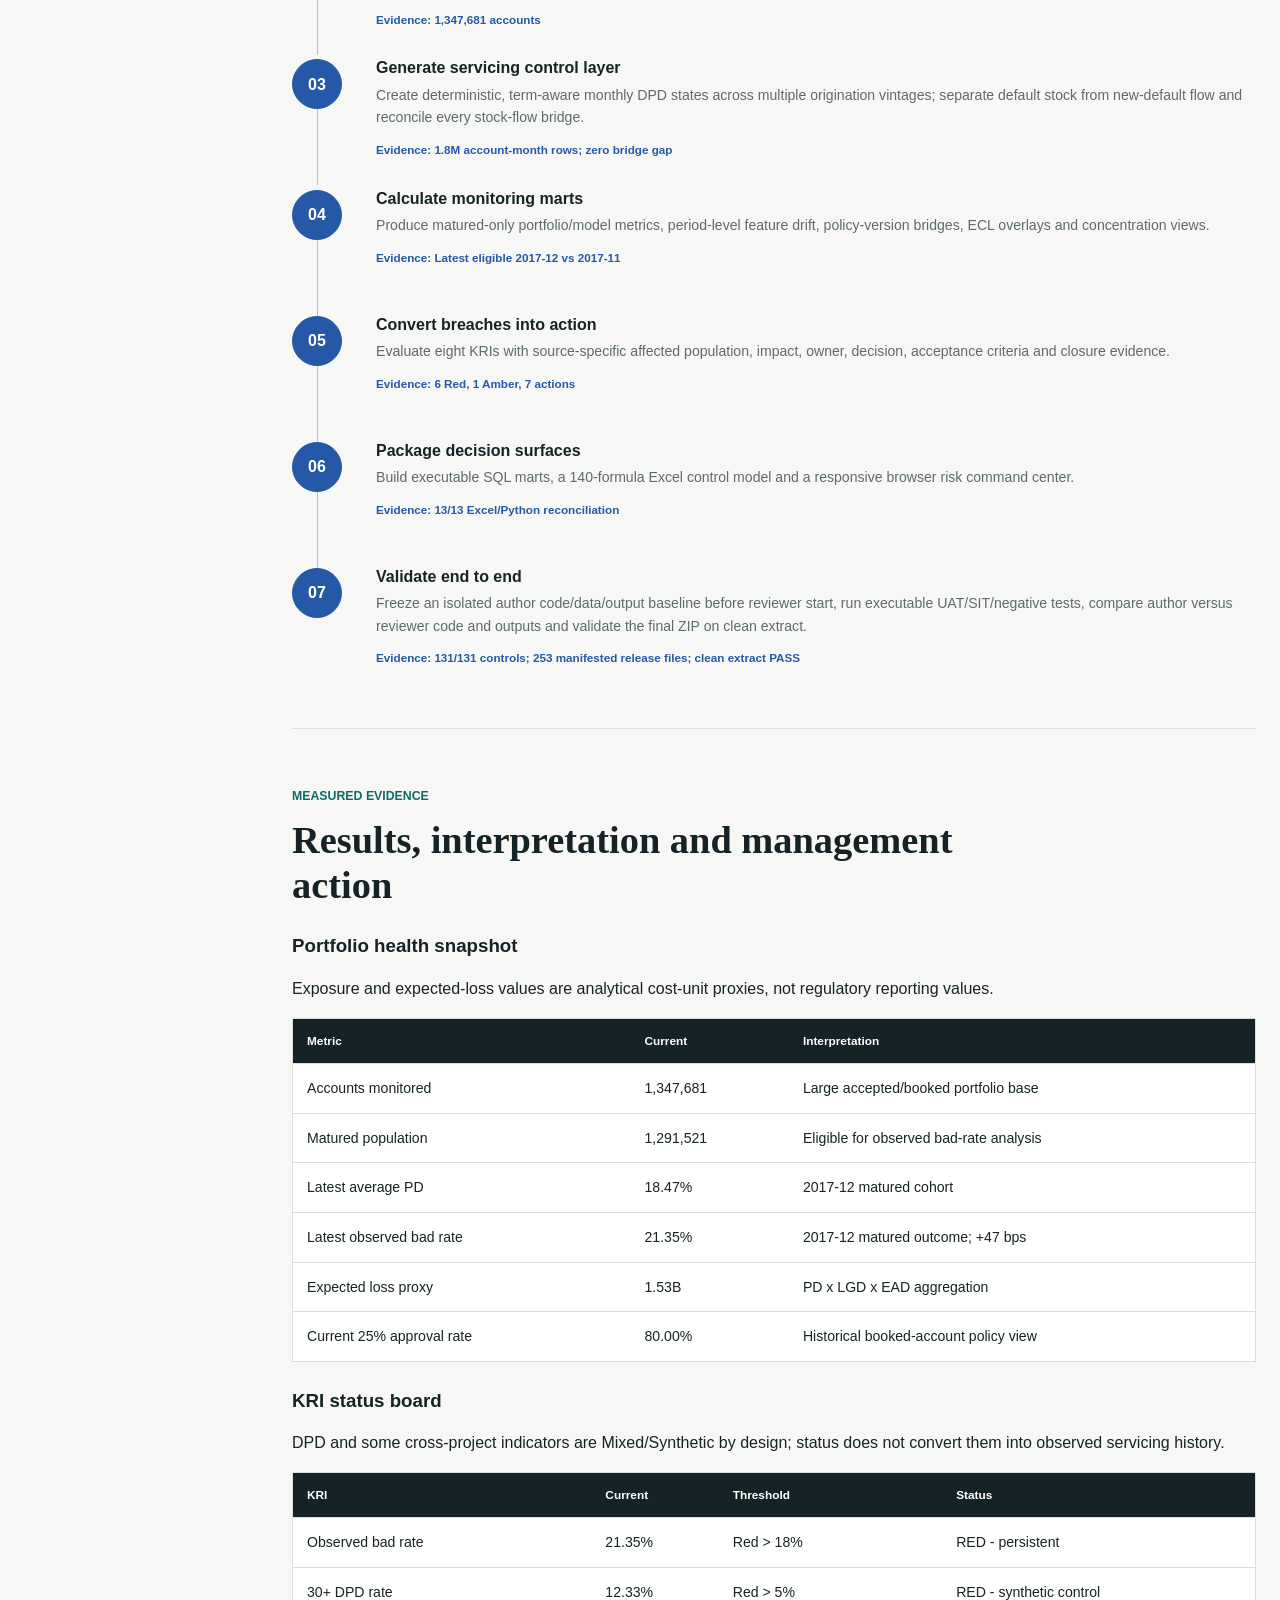
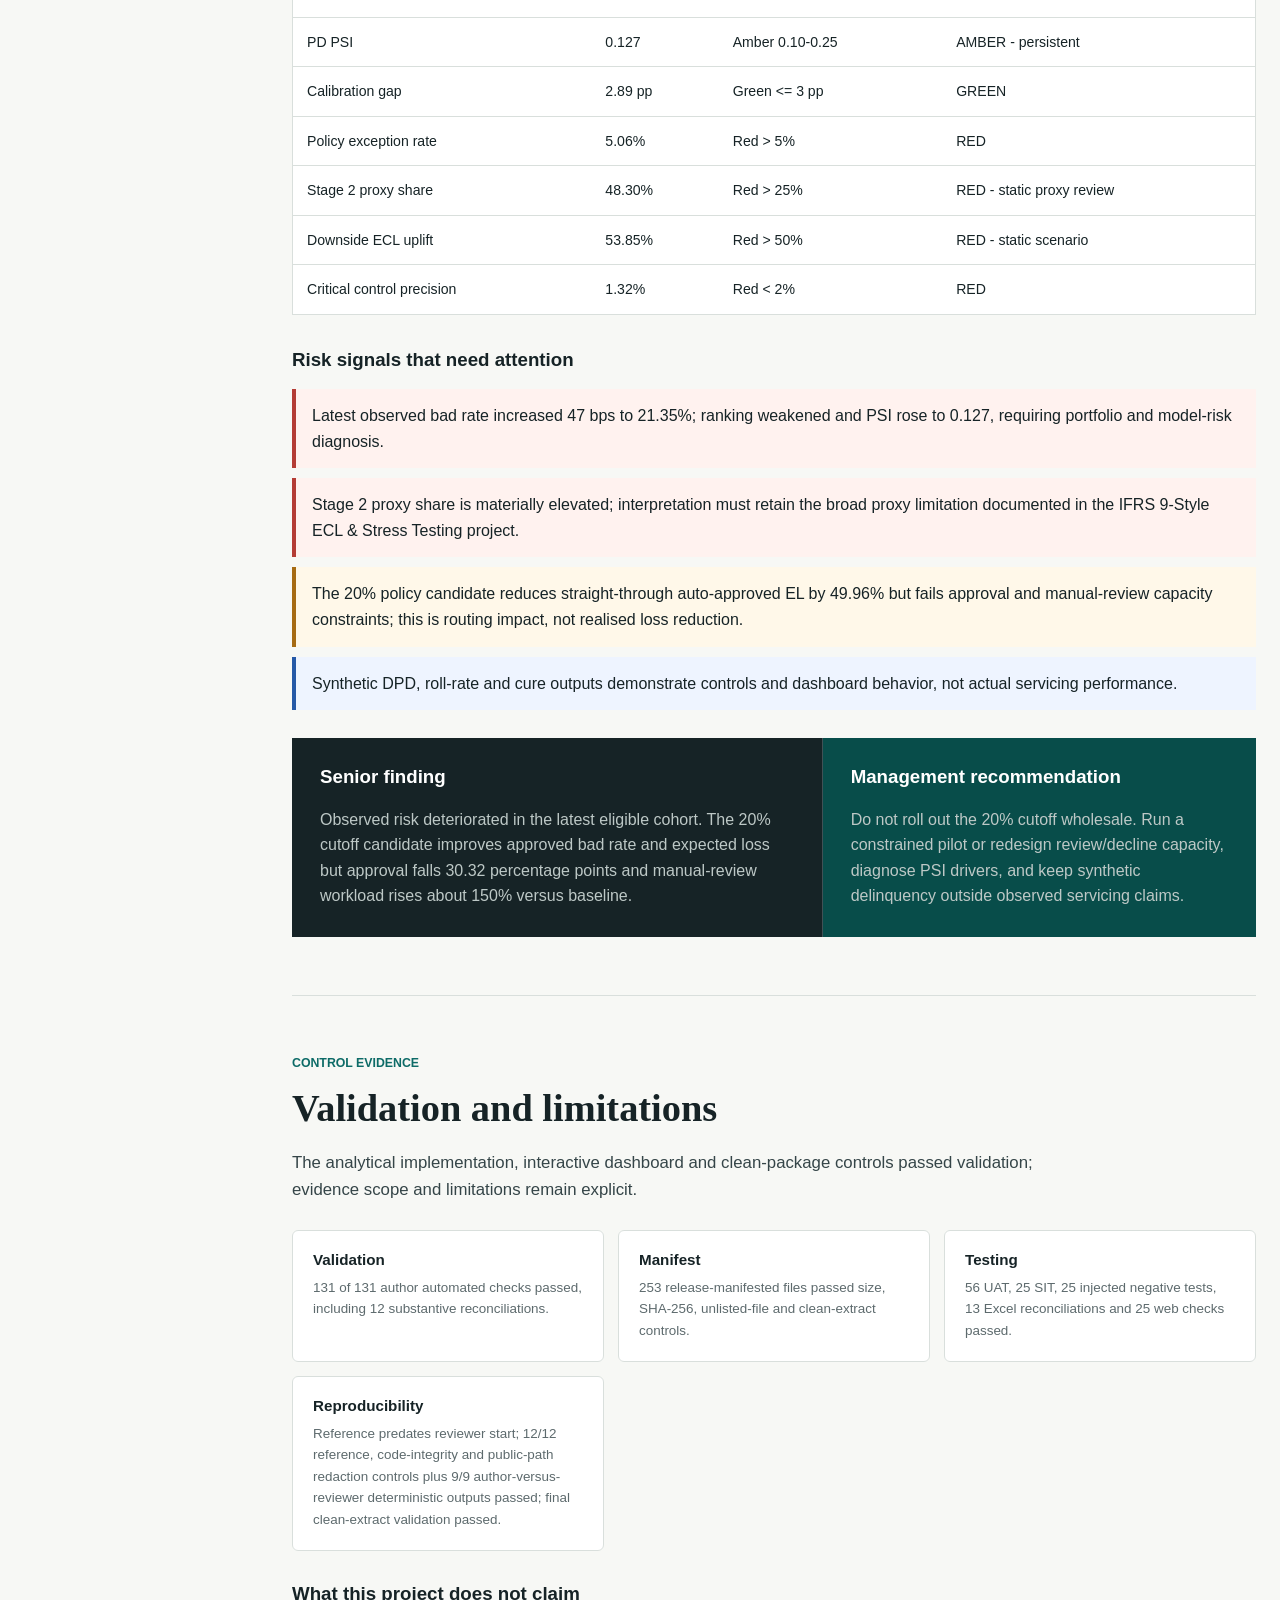
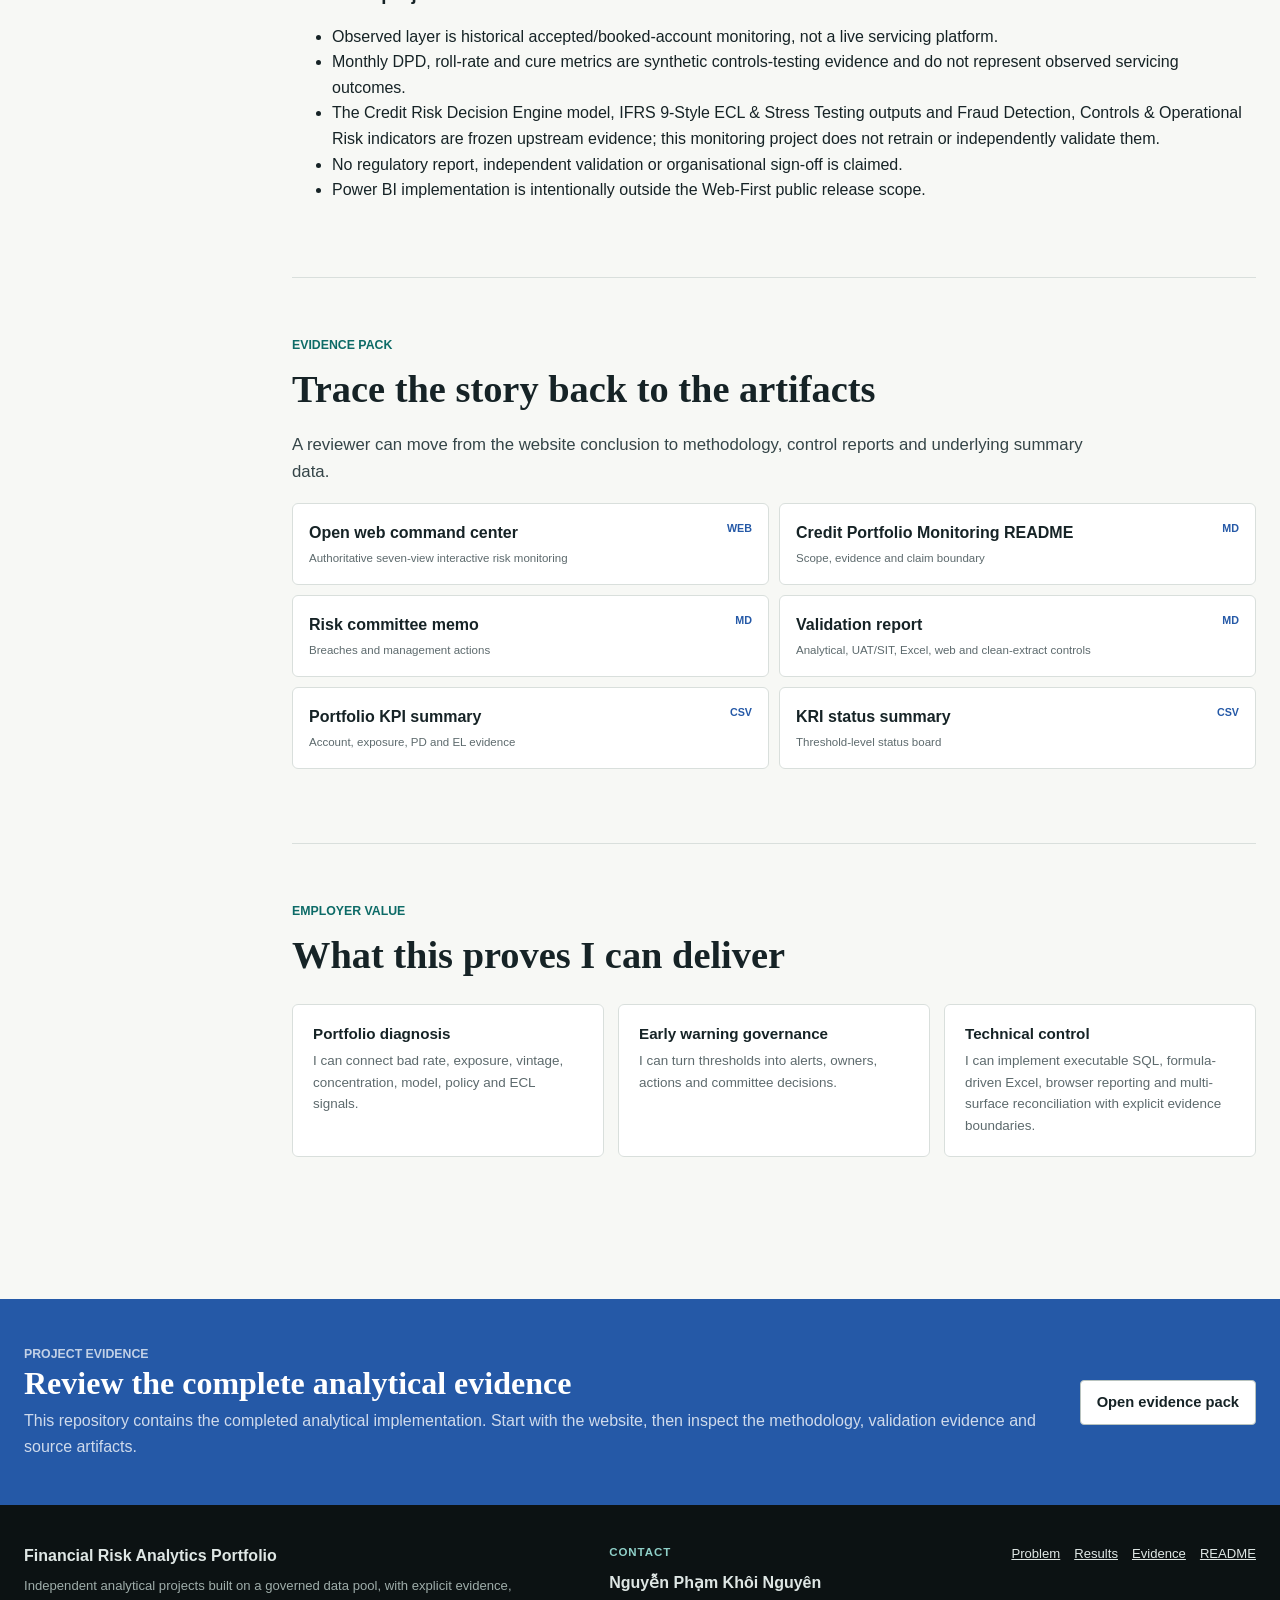
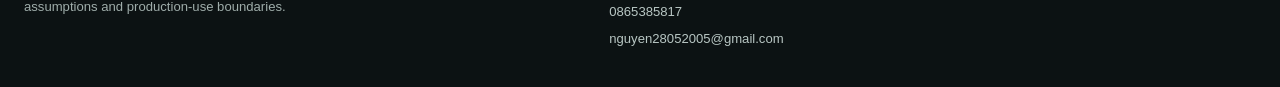
==== commit 422a4a6e: "Polish bilingual recruiter-facing website" ====
--- a/index.html
+++ b/index.html
@@ -1 +1 @@
-<!doctype html><html lang="en"><head><meta charset="utf-8"><meta name="viewport" content="width=device-width, initial-scale=1"><meta name="description" content="Project 2 Credit Portfolio Monitoring, early warning, KRI, model, policy and ECL monitoring."><title>Project 2 | Credit Portfolio Monitoring</title><link rel="stylesheet" href="assets/styles.css"><script src="assets/project-data.js" defer></script><script src="assets/project-page.js" defer></script><script src="assets/site.js" defer></script><script src="assets/translations-vi.js" defer></script><script src="assets/i18n.js" defer></script></head><body data-project-id="2"><div id="project-root"></div></body></html>
+<!doctype html><html lang="en"><head><meta charset="utf-8"><meta name="viewport" content="width=device-width, initial-scale=1"><meta name="description" content="Credit Portfolio Monitoring & Early Warning: portfolio quality, KRIs, model, policy and ECL monitoring."><title>Credit Portfolio Monitoring & Early Warning</title><link rel="stylesheet" href="assets/styles.css"><script src="assets/project-data.js" defer></script><script src="assets/project-page.js" defer></script><script src="assets/site.js" defer></script><script src="assets/translations-vi.js" defer></script><script src="assets/translations-vi-curated.js" defer></script><script src="assets/i18n.js" defer></script></head><body data-project-id="2"><div id="project-root"></div></body></html>
--- a/assets/styles.css
+++ b/assets/styles.css
@@ -702,10 +702,11 @@
 }
 
 .footer-inner {
-  display: flex;
+  display: grid;
+  grid-template-columns: minmax(280px, 1.5fr) minmax(220px, 1fr) auto;
   align-items: start;
   justify-content: space-between;
-  gap: 24px;
+  gap: 36px;
 }
 
 .footer-inner p {
@@ -713,6 +714,37 @@
   margin: 6px 0 0;
   color: #9fadaa;
   font-size: 0.82rem;
+}
+
+.footer-contact {
+  display: grid;
+  gap: 6px;
+  margin: 0;
+  color: #dfe7e5;
+  font-style: normal;
+}
+
+.footer-contact-label {
+  margin-bottom: 2px;
+  color: #8fd0c8;
+  font-size: 0.72rem;
+  font-weight: 800;
+  letter-spacing: 0.08em;
+  text-transform: uppercase;
+}
+
+.footer-contact a {
+  width: fit-content;
+  color: #b8c6c3;
+  font-size: 0.82rem;
+  text-decoration: none;
+}
+
+.footer-contact a:hover,
+.footer-contact a:focus-visible {
+  color: #ffffff;
+  text-decoration: underline;
+  text-underline-offset: 3px;
 }
 
 .footer-links {
@@ -746,16 +778,8 @@
 
 .project-hero-grid {
   display: grid;
-  grid-template-columns: 170px minmax(0, 1fr);
-  gap: 34px;
-}
-
-.hero-number {
-  color: var(--project-accent);
-  font-family: Georgia, "Times New Roman", serif;
-  font-size: 7rem;
-  font-weight: 700;
-  line-height: 0.9;
+  grid-template-columns: minmax(0, 1fr);
+  gap: 0;
 }
 
 .project-kicker {
@@ -995,6 +1019,12 @@
   color: var(--project-accent, var(--teal));
   font-size: 0.73rem;
   font-weight: 750;
+}
+
+.inline-label {
+  color: inherit;
+  font: inherit;
+  font-weight: 800;
 }
 
 .process-list {
@@ -1359,6 +1389,10 @@
     flex-direction: column;
   }
 
+  .footer-inner {
+    display: flex;
+  }
+
   .project-card {
     min-height: 0;
   }
@@ -1374,10 +1408,6 @@
   .project-hero-grid {
     grid-template-columns: 1fr;
     gap: 18px;
-  }
-
-  .hero-number {
-    font-size: 4.4rem;
   }
 
   .metric-rail {
@@ -1409,6 +1439,30 @@
   .evidence-ledger {
     grid-template-columns: 1fr;
   }
+}
+
+/* Vietnamese typography uses a native UI font with complete precomposed
+   Vietnamese glyph coverage. This avoids detached diacritics in Georgia on
+   Windows while preserving the English editorial typography. */
+html[lang="vi"] body,
+html[lang="vi"] h1,
+html[lang="vi"] h2,
+html[lang="vi"] h3,
+html[lang="vi"] h4,
+html[lang="vi"] .hero-title,
+html[lang="vi"] .brand-copy strong {
+  font-family: "Segoe UI", Arial, sans-serif;
+  font-variant-ligatures: none;
+  letter-spacing: 0;
+  word-break: normal;
+  overflow-wrap: break-word;
+}
+
+html[lang="vi"] h1,
+html[lang="vi"] h2,
+html[lang="vi"] h3,
+html[lang="vi"] h4 {
+  font-weight: 750;
 }
 
 @media (max-width: 440px) {
